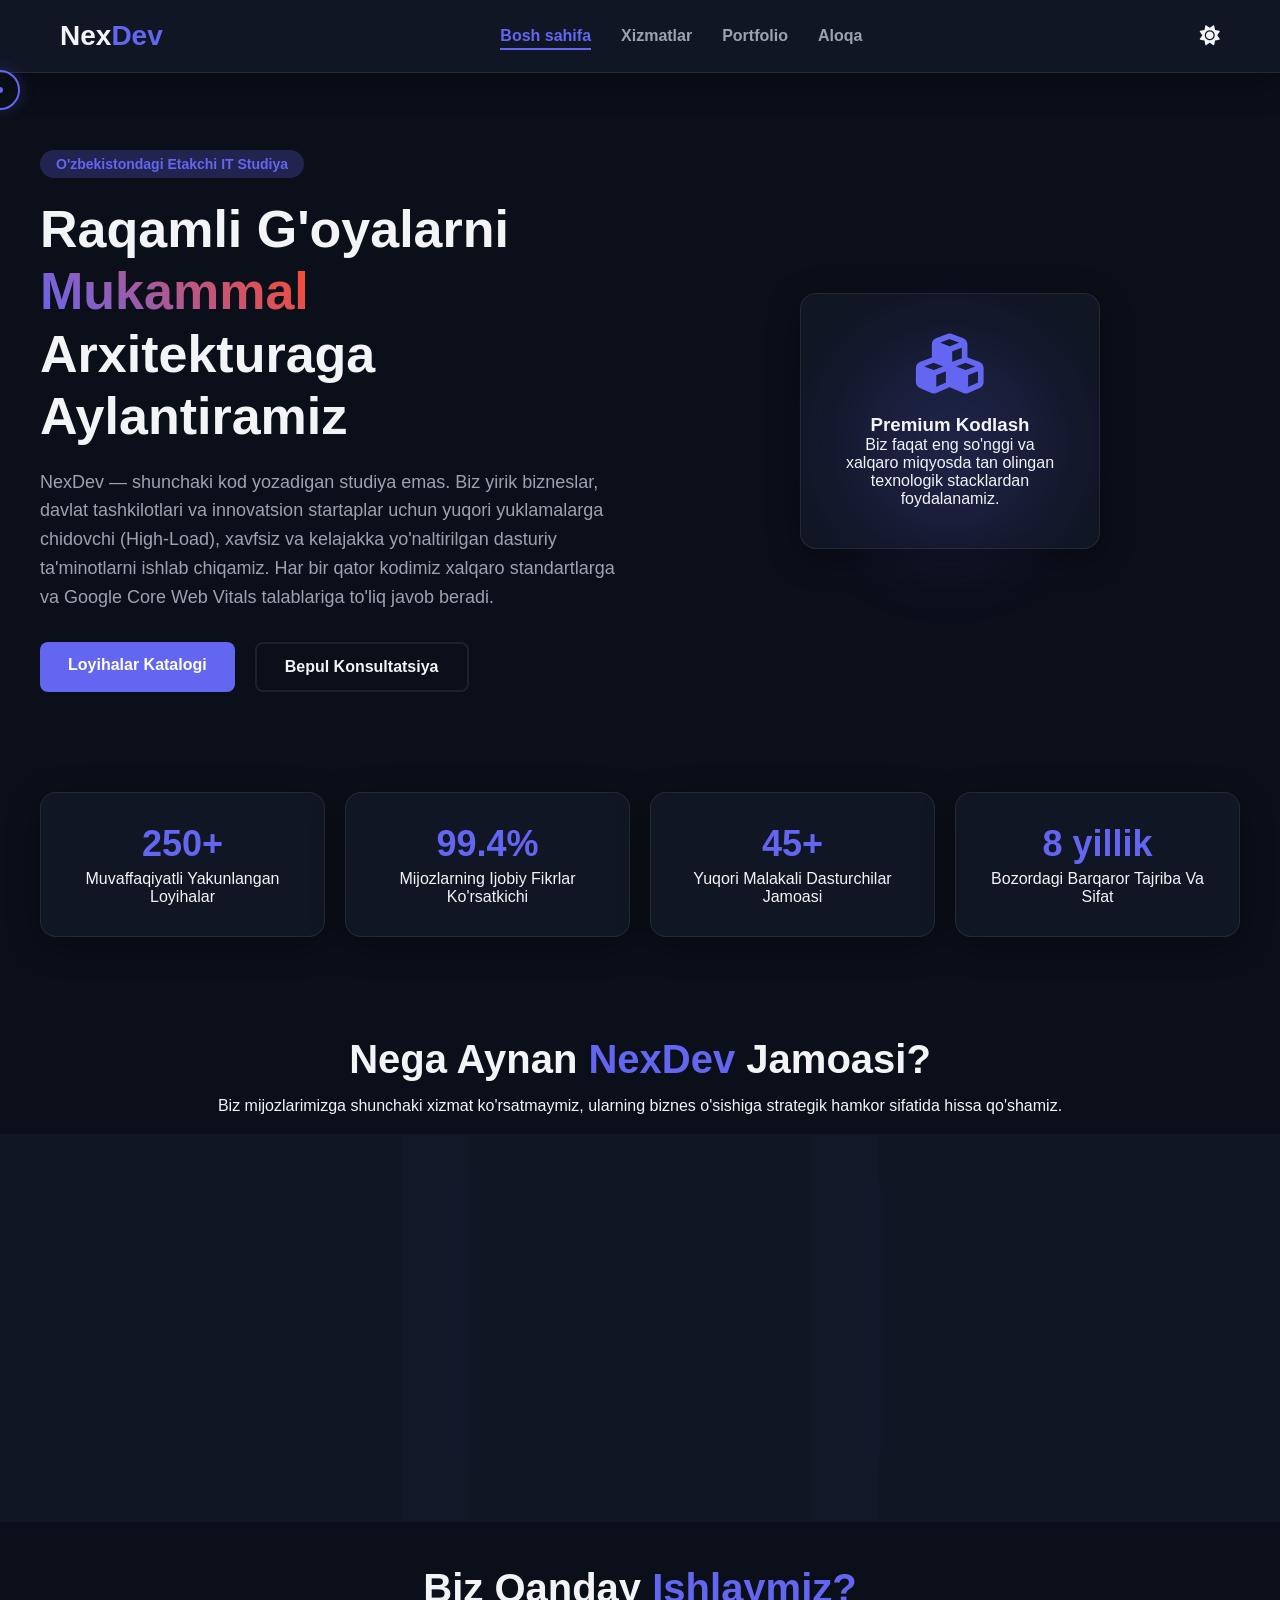
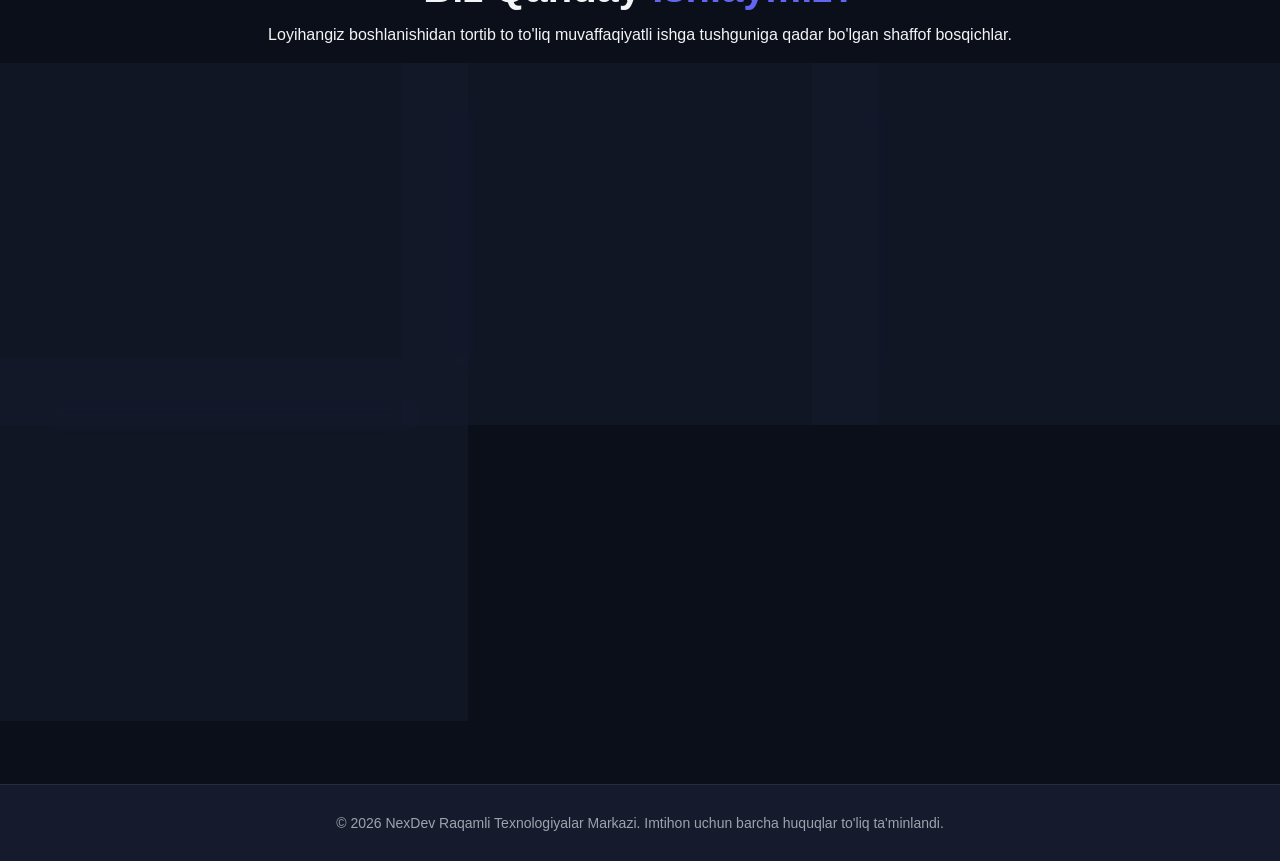
==== index.html @ 3e5adcc3 "first commit" ====
<!DOCTYPE html>
<html lang="uz" data-theme="dark">
<head>
    <meta charset="UTF-8">
    <meta name="viewport" content="width=device-width, initial-scale=1.0">
    <title>NexDev — Raqamli Texnologiyalar Markazi</title>
    <link rel="stylesheet" href="style.css">
    <link rel="stylesheet" href="https://cdnjs.cloudflare.com/ajax/libs/font-awesome/6.4.0/css/all.min.css">
</head>
<body>
    <div class="custom-cursor"></div>
    <div class="custom-cursor-dot"></div>

    <nav class="navbar">
        <div class="nav-container">
            <a href="index.html" class="logo">Nex<span>Dev</span></a>
            <div class="nav-menu" id="navMenu">
                <a href="index.html" class="nav-link active">Bosh sahifa</a>
                <a href="services.html" class="nav-link">Xizmatlar</a>
                <a href="portfolio.html" class="nav-link">Portfolio</a>
                <a href="contact.html" class="nav-link">Aloqa</a>
            </div>
            <div class="nav-actions">
                <button id="themeToggle" class="theme-btn"><i class="fas fa-sun"></i></button>
                <div class="hamburger" id="hamburger"><span class="bar"></span><span class="bar"></span><span class="bar"></span></div>
            </div>
        </div>
    </nav>

    <main class="main-content">
        <div class="page-container">
            <!-- Hero Section -->
            <div class="hero-container" style="margin-bottom: 100px;">
                <div class="hero-text">
                    <span class="badge">O'zbekistondagi Etakchi IT Studiya</span>
                    <h1>Raqamli G'oyalarni <br><span class="gradient-text">Mukammal</span> Arxitekturaga Aylantiramiz</h1>
                    <p>NexDev — shunchaki kod yozadigan studiya emas. Biz yirik bizneslar, davlat tashkilotlari va innovatsion startaplar uchun yuqori yuklamalarga chidovchi (High-Load), xavfsiz va kelajakka yo'naltirilgan dasturiy ta'minotlarni ishlab chiqamiz. Har bir qator kodimiz xalqaro standartlarga va Google Core Web Vitals talablariga to'liq javob beradi.</p>
                    <div class="hero-btns">
                        <a href="portfolio.html" class="btn btn-primary">Loyihalar Katalogi</a>
                        <a href="contact.html" class="btn btn-secondary">Bepul Konsultatsiya</a>
                    </div>
                </div>
                <div class="hero-visual">
                    <div class="glow-sphere"></div>
                    <div class="card main-card">
                        <i class="fas fa-cubes icon-big"></i>
                        <h3>Premium Kodlash</h3>
                        <p>Biz faqat eng so'nggi va xalqaro miqyosda tan olingan texnologik stacklardan foydalanamiz.</p>
                    </div>
                </div>
            </div>

            <!-- Statistika Bo'limi -->
            <div class="stats-container" style="margin-bottom: 100px;">
                <div class="card stat-card">
                    <h3>250+</h3>
                    <p>Muvaffaqiyatli Yakunlangan Loyihalar</p>
                </div>
                <div class="card stat-card">
                    <h3>99.4%</h3>
                    <p>Mijozlarning Ijobiy Fikrlar Ko'rsatkichi</p>
                </div>
                <div class="card stat-card">
                    <h3>45+</h3>
                    <p>Yuqori Malakali Dasturchilar Jamoasi</p>
                </div>
                <div class="card stat-card">
                    <h3>8 yillik</h3>
                    <p>Bozordagi Barqaror Tajriba Va Sifat</p>
                </div>
            </div>

            <!-- YANGA BO'LIM: Nega Aynan Biz? -->
            <div class="section-header">
                <h2>Nega Aynan <span>NexDev</span> Jamoasi?</h2>
                <p>Biz mijozlarimizga shunchaki xizmat ko'rsatmaymiz, ularning biznes o'sishiga strategik hamkor sifatida hissa qo'shamiz.</p>
            </div>
            <div class="services-grid" style="margin-bottom: 100px;">
                <div class="card service-card">
                    <i class="fas fa-brain"></i>
                    <h3>Intellektual Yondashuv</h3>
                    <p>Loyihani boshlashdan oldin bozorni, raqobatchilarni va maqsadli auditoriyani chuqur tahlil qilib (Business Intelligence), keyin texnik topshiriq tuzamiz.</p>
                </div>
                <div class="card service-card">
                    <i class="fas fa-bolt"></i>
                    <h3>Yuqori Tezlik (Performance)</h3>
                    <p>Biz yaratgan saytlar va tizimlar eng sekin internet tezligida ham soniyalar ichida yuklanadi. Server yuklamasini optimallashtirish bo'yicha maxsus yechimlarimiz bor.</p>
                </div>
                <div class="card service-card">
                    <i class="fas fa-lock"></i>
                    <h3>Mutloq Xavfsizlik</h3>
                    <p>Ma'lumotlar sizib chiqishi yoki tashqi kiberhujumlarning oldini olish uchun har bir tizimni eng kuchli shifrlash algoritmlari (AES-256) bilan himoyalaymiz.</p>
                </div>
            </div>

            <!-- YANGA BO'LIM: Ish Jarayonimiz Bosqichlari -->
            <div class="section-header">
                <h2>Biz Qanday <span>Ishlaymiz?</span></h2>
                <p>Loyihangiz boshlanishidan tortib to to'liq muvaffaqiyatli ishga tushguniga qadar bo'lgan shaffof bosqichlar.</p>
            </div>
            <div class="services-grid">
                <div class="card service-card">
                    <i class="fas fa-comments"></i>
                    <h3>1. Muhokama va Tahlil</h3>
                    <p>Siz bilan uchrashib, g'oyangizni eshitamiz. Biznes ehtiyojlaringizni o'rganib, eng optimal va tejamkor yechimni taklif qilamiz.</p>
                </div>
                <div class="card service-card">
                    <i class="fas fa-pencil-ruler"></i>
                    <h3>2. Prototip va Dizayn</h3>
                    <p>Kelajakdagi loyihaning har bir tugmasi va sahifasi qanday ko'rinishini ko'rsatuvchi interaktiv UI/UX dizayn maketlarini chizamiz va siz bilan tasdiqlaymiz.</p>
                </div>
                <div class="card service-card">
                    <i class="fas fa-terminal"></i>
                    <h3>3. Dasturlash (Development)</h3>
                    <p>Tajribali Frontend va Backend dasturchilarimiz zamonaviy toza kod yozish qoidalari (Clean Code, SOLID) asosida loyihani kodlashga kirishishadi.</p>
                </div>
                <div class="card service-card">
                    <i class="fas fa-vial"></i>
                    <h3>4. QA Testlash va Launch</h3>
                    <p>Maxsus testerlarimiz tizimdagi barcha xatoliklarni qidirib topadi va bartaraf etadi. Shundan so'ng loyiha serverga yuklanib, rasman ishga tushiriladi.</p>
                </div>
            </div>

        </div>
    </main>

    <footer class="footer">
        <p>&copy; 2026 NexDev Raqamli Texnologiyalar Markazi. Imtihon uchun barcha huquqlar to'liq ta'minlandi.</p>
    </footer>
    <script src="script.js"></script>
</body>
</html>
---- style.css ----
/* --- O'zgaruvchilar va Ranglar paneli --- */
:root {
    --bg-primary: #ffffff;
    --bg-secondary: #f4f7f6;
    --text-main: #2d3748;
    --text-muted: #718096;
    --accent: #4f46e5;
    --accent-glow: rgba(79, 70, 229, 0.15);
    --glass-bg: rgba(255, 255, 255, 0.7);
    --glass-border: rgba(255, 255, 255, 0.4);
    --card-shadow: 0 8px 32px 0 rgba(31, 38, 135, 0.06);
    --transition: all 0.4s cubic-bezier(0.25, 1, 0.5, 1);
}

[data-theme="dark"] {
    --bg-primary: #0b0f19;
    --bg-secondary: #151b2c;
    --text-main: #f3f4f6;
    --text-muted: #9ca3af;
    --accent: #6366f1;
    --accent-glow: rgba(99, 102, 241, 0.25);
    --glass-bg: rgba(21, 27, 44, 0.7);
    --glass-border: rgba(255, 255, 255, 0.08);
    --card-shadow: 0 8px 32px 0 rgba(0, 0, 0, 0.37);
}

/* --- Umumiy Sozlamalar --- */
* {
    margin: 0;
    padding: 0;
    box-sizing: border-box;
    font-family: 'Segoe UI', Tahoma, Geneva, Verdana, sans-serif;
    scroll-behavior: smooth;
}

body {
    background-color: var(--bg-primary);
    color: var(--text-main);
    transition: background-color 0.5s ease, color 0.5s ease;
    overflow-x: hidden;
}

/* --- Maxsus Kursor (cursor: none EMAS) --- */
.custom-cursor {
    width: 40px;
    height: 40px;
    border: 2px solid var(--accent);
    border-radius: 50%;
    position: fixed;
    transform: translate(-50%, -50%);
    pointer-events: none;
    z-index: 9999;
    transition: transform 0.1s ease, background-color 0.3s ease, width 0.3s, height 0.3s;
    box-shadow: 0 0 15px var(--accent-glow);
}

.custom-cursor-dot {
    width: 6px;
    height: 6px;
    background-color: var(--accent);
    border-radius: 50%;
    position: fixed;
    transform: translate(-50%, -50%);
    pointer-events: none;
    z-index: 9999;
}

.custom-cursor.hovered {
    width: 55px;
    height: 55px;
    background-color: var(--accent-glow);
}

/* --- Navigatsiya paneli --- */
.navbar {
    position: fixed;
    top: 0;
    left: 0;
    width: 100%;
    z-index: 1000;
    background: var(--glass-bg);
    backdrop-filter: blur(12px);
    -webkit-backdrop-filter: blur(12px);
    border-bottom: 1px solid var(--glass-border);
    box-shadow: var(--card-shadow);
}

.nav-container {
    max-width: 1200px;
    margin: 0 auto;
    padding: 20px;
    display: flex;
    justify-content: space-between;
    align-items: center;
}

.logo {
    font-size: 28px;
    font-weight: 800;
    text-decoration: none;
    color: var(--text-main);
}

.logo span { color: var(--accent); }
.nav-menu { display: flex; gap: 30px; }
.nav-link {
    text-decoration: none;
    color: var(--text-muted);
    font-weight: 600;
    font-size: 16px;
    transition: var(--transition);
    position: relative;
    padding: 5px 0;
}
.nav-link:hover, .nav-link.active { color: var(--accent); }
.nav-link::after {
    content: ''; position: absolute; bottom: 0; left: 0; width: 0; height: 2px;
    background-color: var(--accent); transition: var(--transition);
}
.nav-link.active::after, .nav-link:hover::after { width: 100%; }
.nav-actions { display: flex; align-items: center; gap: 20px; }

.theme-btn {
    background: none; border: none; color: var(--text-main);
    font-size: 20px; cursor: pointer; transition: var(--transition);
}

/* --- Asosiy Bloklar --- */
.main-content {
    margin-top: 90px;
    min-height: calc(100vh - 170px);
    padding: 60px 20px;
}

.page-container {
    max-width: 1200px;
    margin: 0 auto;
    animation: fadeIn 0.6s ease-in-out forwards;
}

@keyframes fadeIn {
    from { opacity: 0; transform: translateY(20px); }
    to { opacity: 1; transform: translateY(0); }
}

.card {
    background: var(--glass-bg);
    backdrop-filter: blur(10px);
    -webkit-backdrop-filter: blur(10px);
    border: 1px solid var(--glass-border);
    border-radius: 16px;
    padding: 30px;
    box-shadow: var(--card-shadow);
    transition: var(--transition);
}
.card:hover {
    transform: translateY(-5px);
    border-color: var(--accent);
    box-shadow: 0 12px 40px 0 var(--accent-glow);
}

/* --- Hero Section (Index) --- */
.hero-container {
    display: grid;
    grid-template-columns: 1fr 1fr;
    gap: 40px;
    align-items: center;
}
.badge {
    background: var(--accent-glow); color: var(--accent);
    padding: 6px 16px; border-radius: 50px; font-size: 14px; font-weight: 600;
    display: inline-block; margin-bottom: 20px;
}
.hero-text h1 { font-size: 52px; font-weight: 800; line-height: 1.2; margin-bottom: 20px; }
.gradient-text {
    background: linear-gradient(45deg, var(--accent), #ff4b2b);
    -webkit-background-clip: text; -webkit-text-fill-color: transparent;
}
.hero-text p { color: var(--text-muted); font-size: 18px; line-height: 1.6; margin-bottom: 30px; }
.hero-btns { display: flex; gap: 20px; }
.btn {
    padding: 14px 28px; border-radius: 8px; font-weight: 600;
    text-decoration: none; transition: var(--transition); display: inline-block;
}
.btn-primary { background: var(--accent); color: white; border: none; }
.btn-primary:hover { background: #4338ca; box-shadow: 0 0 20px var(--accent-glow); }
.btn-secondary { background: transparent; color: var(--text-main); border: 2px solid var(--glass-border); }
.btn-secondary:hover { background: var(--bg-secondary); }

.hero-visual { position: relative; display: flex; justify-content: center; }
.glow-sphere {
    position: absolute; width: 300px; height: 300px;
    background: radial-gradient(circle, var(--accent) 0%, transparent 70%);
    filter: blur(30px); opacity: 0.4; animation: pulse 4s infinite alternate;
}
@keyframes pulse { 0% { transform: scale(1); } 100% { transform: scale(1.2); } }
.main-card { position: relative; z-index: 2; text-align: center; width: 300px; padding: 40px; }
.icon-big { font-size: 60px; color: var(--accent); margin-bottom: 20px; }

/* --- Statstika (Index pastida) --- */
.stats-container {
    display: grid;
    grid-template-columns: repeat(4, 1fr);
    gap: 20px;
    margin-top: 80px;
}
.stat-card { text-align: center; }
.stat-card h3 { font-size: 36px; color: var(--accent); margin-bottom: 5px; }

/* --- Xizmatlar Sahifasi --- */
.section-header { text-align: center; margin-bottom: 60px; }
.section-header h2 { font-size: 40px; font-weight: 800; margin-bottom: 15px; }
.section-header span { color: var(--accent); }
.services-grid { display: grid; grid-template-columns: repeat(auto-fit, minmax(320px, 1fr)); gap: 30px; }
.service-card i { font-size: 40px; color: var(--accent); margin-bottom: 20px; }
.service-card h3 { margin-bottom: 15px; font-size: 22px; }
.service-card p { color: var(--text-muted); line-height: 1.6; }

/* --- Portfolio Sahifasi --- */
.portfolio-grid { display: grid; grid-template-columns: repeat(auto-fit, minmax(350px, 1fr)); gap: 30px; }
.portfolio-card { padding: 0; overflow: hidden; display: flex; flex-direction: column; }
.portfolio-img { height: 240px; width: 100%; transition: var(--transition); position: relative; }
.portfolio-card:hover .portfolio-img { transform: scale(1.03); }
.portfolio-tags { position: absolute; top: 15px; left: 15px; display: flex; gap: 5px; }
.tag { background: rgba(0,0,0,0.6); color: #fff; padding: 4px 10px; border-radius: 4px; font-size: 12px; backdrop-filter: blur(5px); }
.portfolio-info { padding: 25px; }
.portfolio-info h3 { margin-bottom: 10px; }
.portfolio-info p { color: var(--text-muted); font-size: 14px; line-height: 1.5; }

/* --- Aloqa Sahifasi --- */
.contact-grid { display: grid; grid-template-columns: 1fr 1fr; gap: 40px; }
.info-item { display: flex; gap: 20px; margin-bottom: 30px; align-items: center; }
.info-item i { font-size: 24px; color: var(--accent); background: var(--accent-glow); padding: 15px; border-radius: 50%; }
.form-group { margin-bottom: 20px; }
.form-group label { display: block; margin-bottom: 8px; font-weight: 600; color: var(--text-muted); }
.form-group input, .form-group textarea {
    width: 100%; padding: 14px; border-radius: 8px; border: 1px solid var(--glass-border);
    background: var(--bg-secondary); color: var(--text-main); font-size: 16px; transition: var(--transition);
}
.form-group input:focus, .form-group textarea:focus { outline: none; border-color: var(--accent); box-shadow: 0 0 10px var(--accent-glow); }
.btn-block { width: 100%; cursor: pointer; }

/* --- Footer --- */
.footer { text-align: center; padding: 30px; border-top: 1px solid var(--glass-border); background: var(--bg-secondary); color: var(--text-muted); font-size: 14px; margin-top: 60px; }

/* --- Responsive --- */
.hamburger { display: none; cursor: pointer; }
.bar { display: block; width: 25px; height: 3px; margin: 5px auto; transition: all 0.3s ease-in-out; background-color: var(--text-main); }

@media (max-width: 968px) {
    .hero-container, .contact-grid { grid-template-columns: 1fr; text-align: center; }
    .hero-btns { justify-content: center; }
    .hero-text h1 { font-size: 38px; }
    .stats-container { grid-template-columns: repeat(2, 1fr); }
    .info-item { flex-direction: column; text-align: center; }
}
@media (max-width: 768px) {
    .hamburger { display: block; }
    .hamburger.active .bar:nth-child(2) { opacity: 0; }
    .hamburger.active .bar:nth-child(1) { transform: translateY(8px) rotate(45deg); }
    .hamburger.active .bar:nth-child(3) { transform: translateY(-8px) rotate(-45deg); }
    .nav-menu {
        position: fixed; left: -100%; top: 80px; flex-direction: column; background-color: var(--bg-primary);
        width: 100%; text-align: center; transition: 0.3s; box-shadow: var(--card-shadow); border-bottom: 1px solid var(--glass-border);
    }
    .nav-menu.active { left: 0; }
    .nav-link { display: block; padding: 20px 0; }
    .custom-cursor, .custom-cursor-dot { display: none; }
}
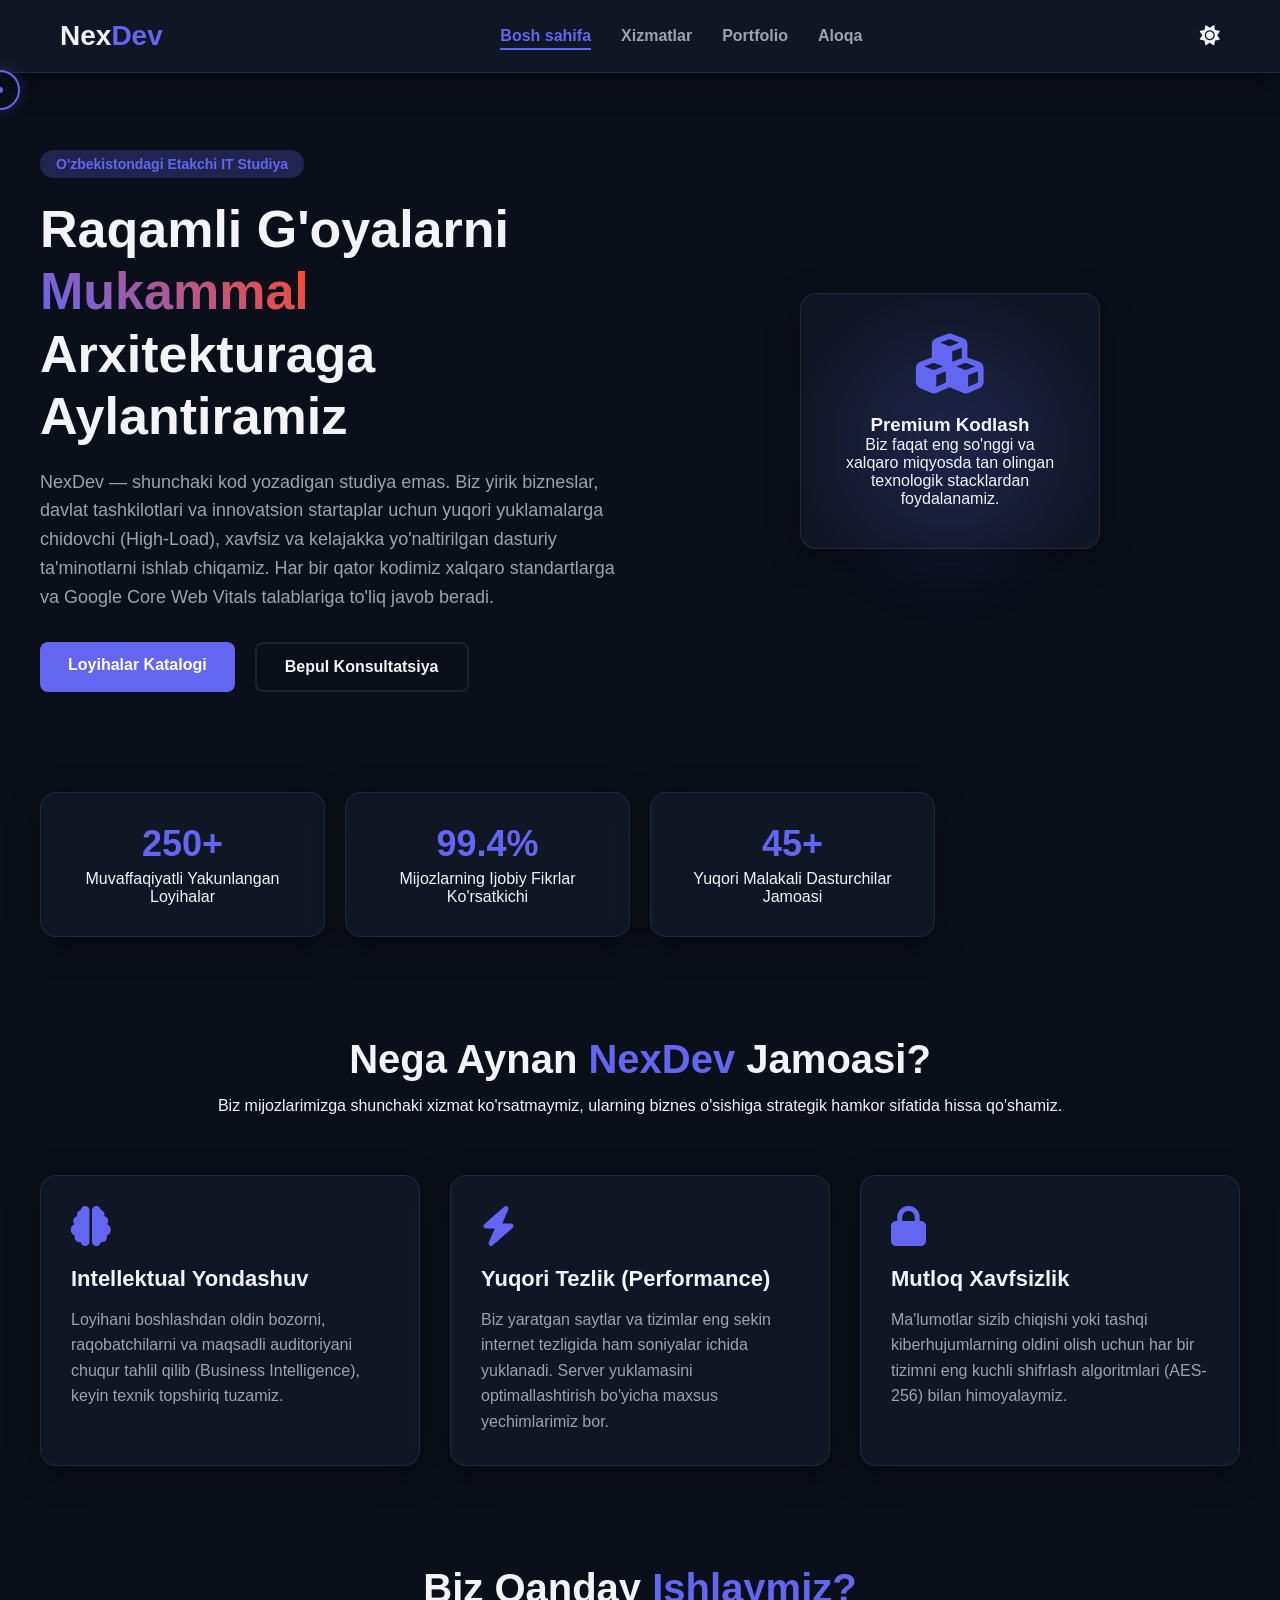
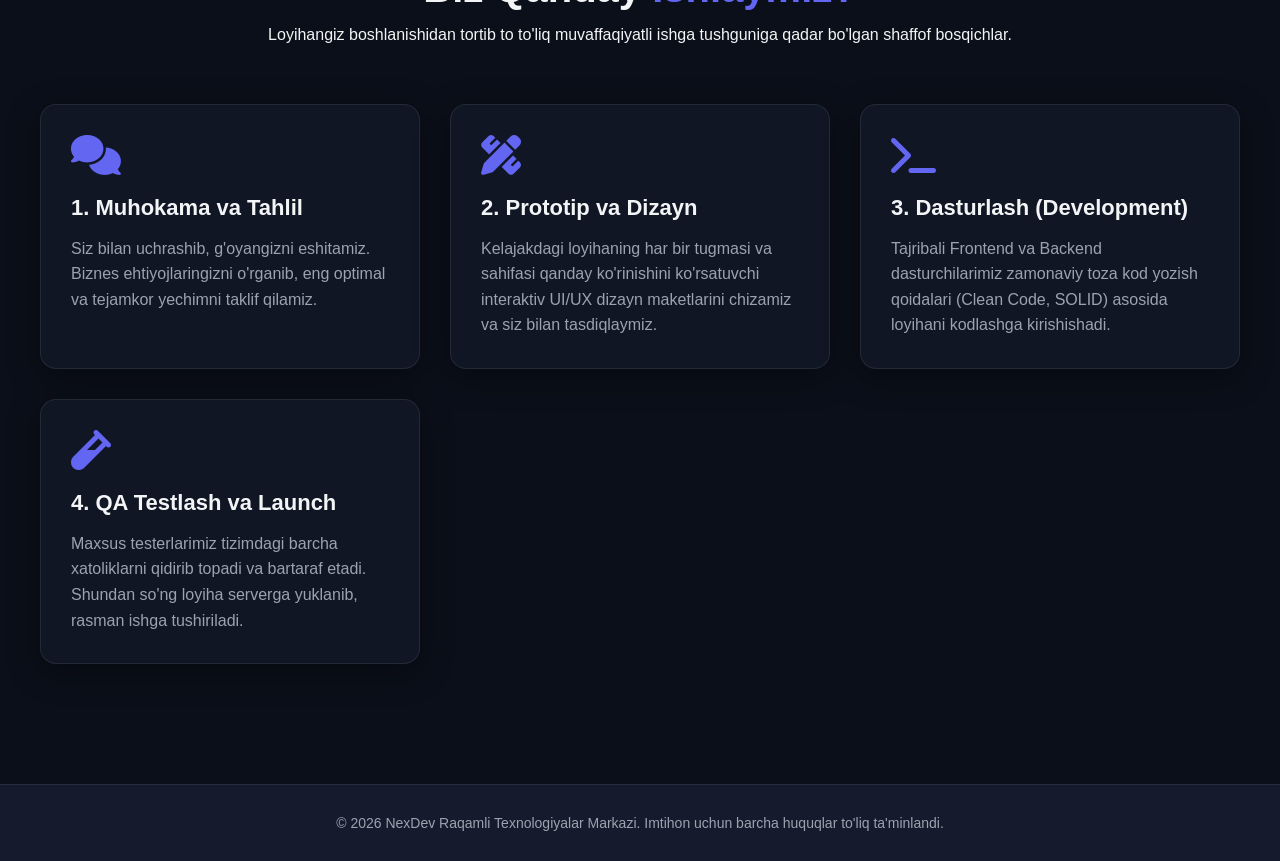
==== commit a2d2de4f: "yangiladim" ====
--- a/index.html
+++ b/index.html
@@ -64,10 +64,7 @@
                     <h3>45+</h3>
                     <p>Yuqori Malakali Dasturchilar Jamoasi</p>
                 </div>
-                <div class="card stat-card">
-                    <h3>8 yillik</h3>
-                    <p>Bozordagi Barqaror Tajriba Va Sifat</p>
-                </div>
+               
             </div>
 
             <!-- YANGA BO'LIM: Nega Aynan Biz? -->
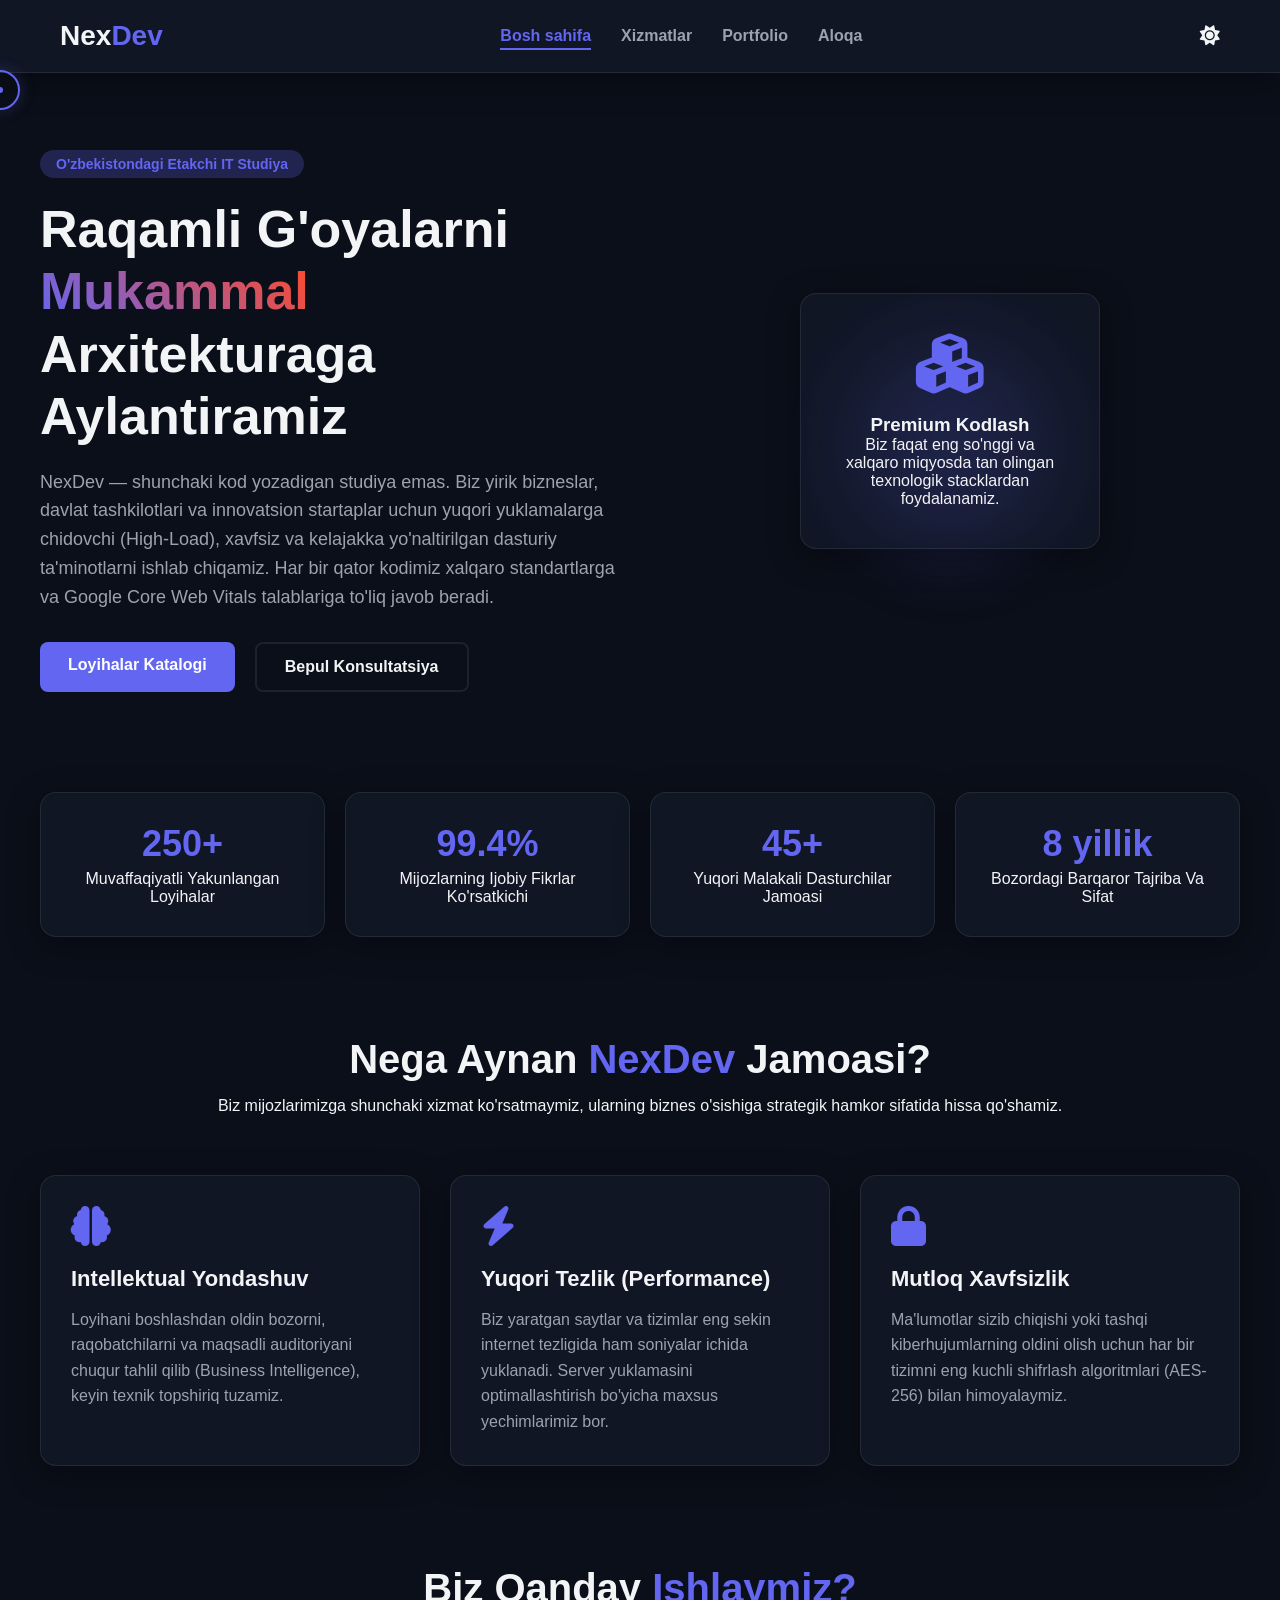
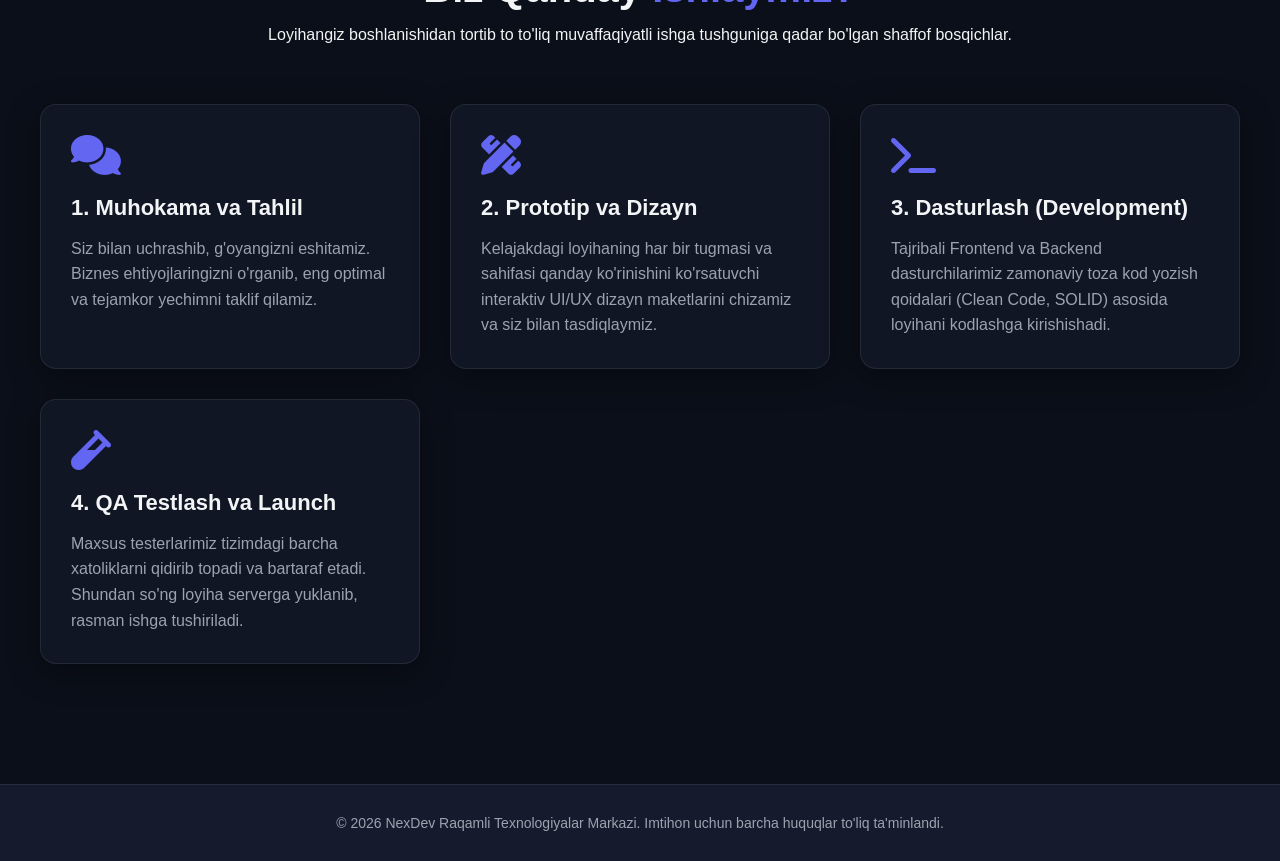
==== commit 50dabeb8: "yangiladim" ====
--- a/index.html
+++ b/index.html
@@ -64,7 +64,10 @@
                     <h3>45+</h3>
                     <p>Yuqori Malakali Dasturchilar Jamoasi</p>
                 </div>
-               
+                <div class="card stat-card">
+                    <h3>8 yillik</h3>
+                    <p>Bozordagi Barqaror Tajriba Va Sifat</p>
+                </div>
             </div>
 
             <!-- YANGA BO'LIM: Nega Aynan Biz? -->
